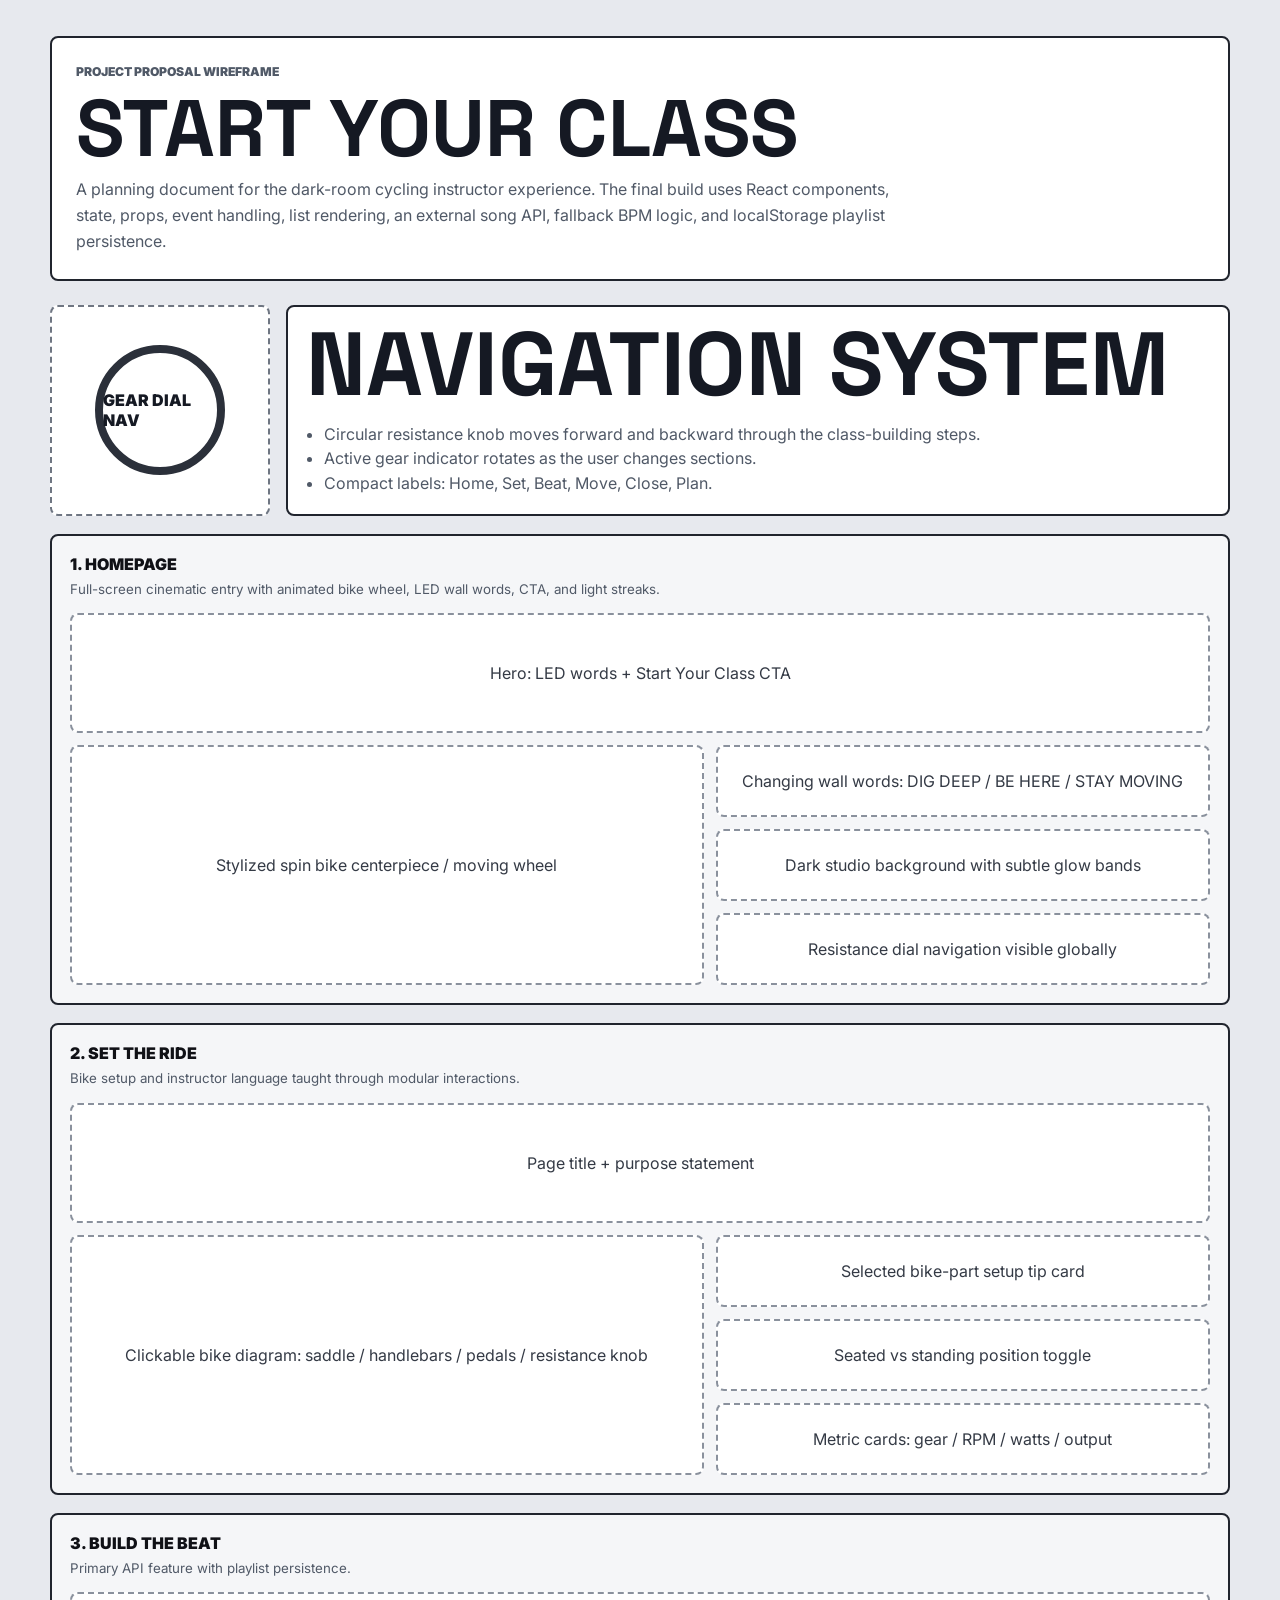
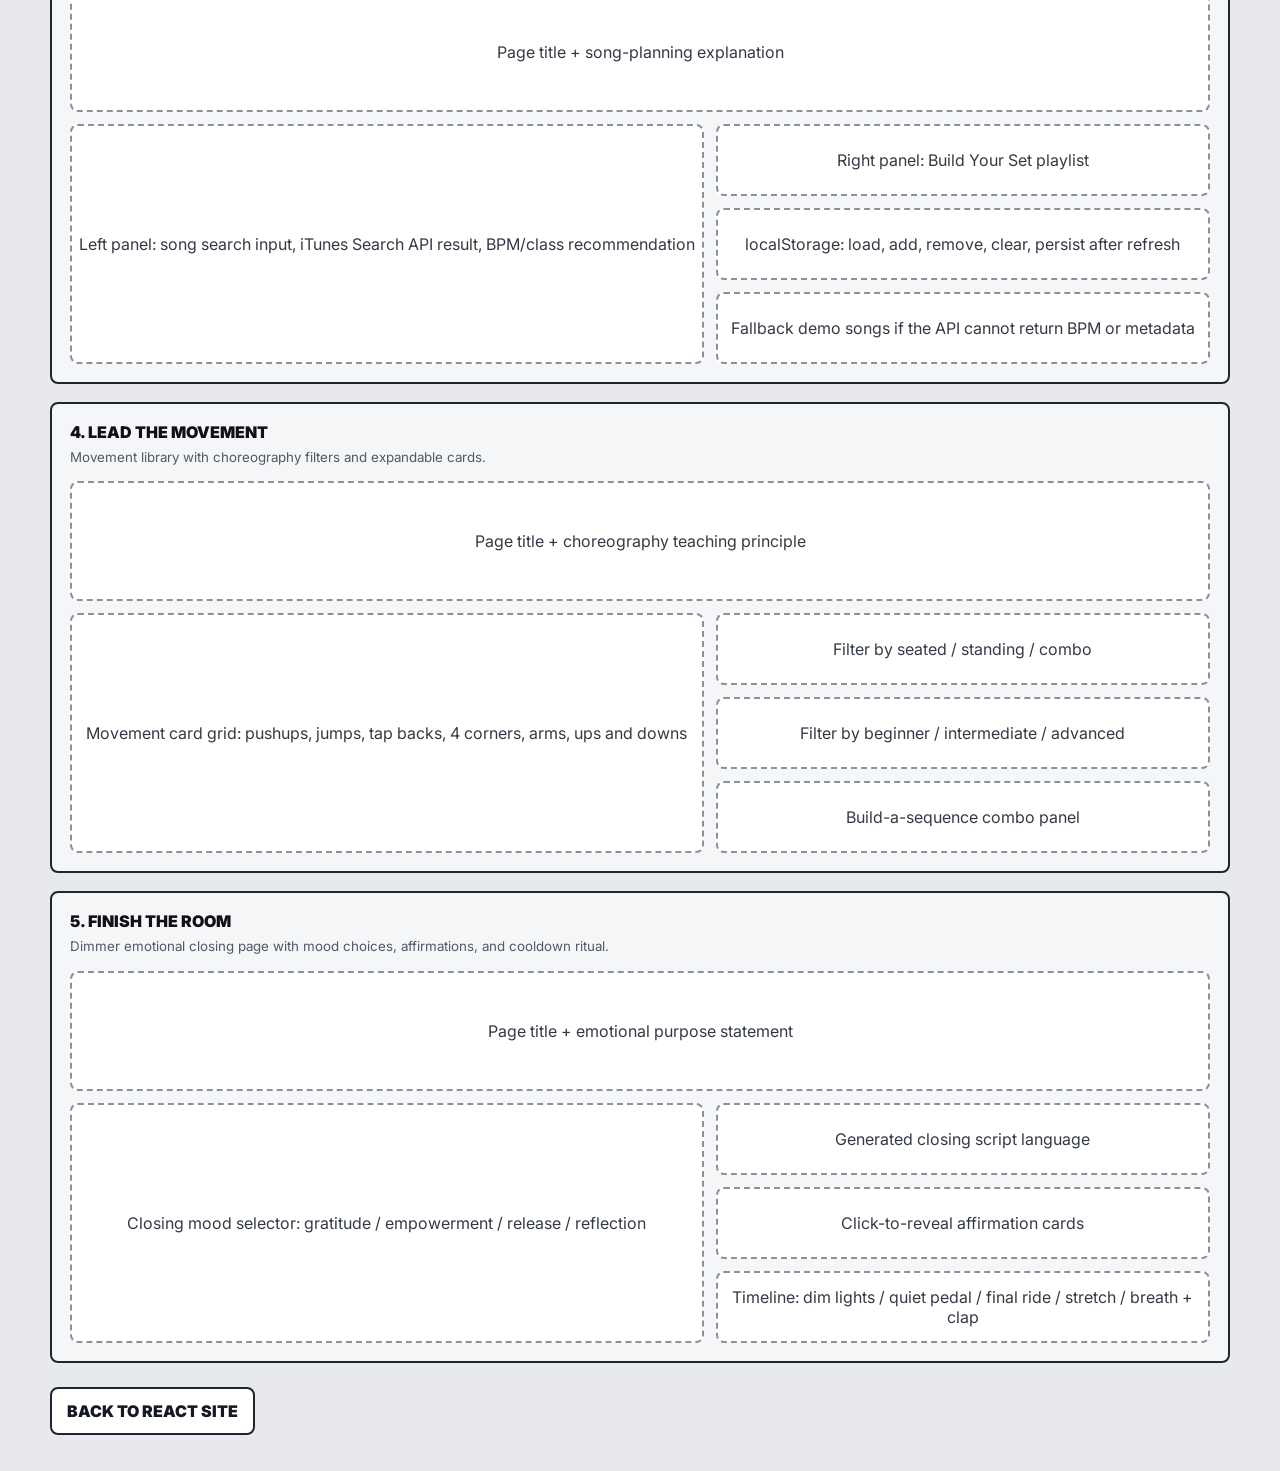
==== wireframe.html @ 4a05a414 "first part brainstorming and setup" ====
<!DOCTYPE html>
<html lang="en">
  <head>
    <meta charset="UTF-8" />
    <meta name="viewport" content="width=device-width, initial-scale=1.0" />
    <title>Start Your Class Wireframe</title>
    <link rel="preconnect" href="https://fonts.googleapis.com" />
    <link rel="preconnect" href="https://fonts.gstatic.com" crossorigin />
    <link
      href="https://fonts.googleapis.com/css2?family=Inter:wght@400;600;800;900&family=Space+Grotesk:wght@700&display=swap"
      rel="stylesheet"
    />
    <link rel="stylesheet" href="./styles.css" />
  </head>
  <body class="wireframe-page">
    <main class="wf-shell">
      <section class="wf-title">
        <p class="eyebrow">Project proposal wireframe</p>
        <h1>Start Your Class</h1>
        <p>
          A planning document for the dark-room cycling instructor experience. The final build uses
          React components, state, props, event handling, list rendering, an external song API,
          fallback BPM logic, and localStorage playlist persistence.
        </p>
      </section>

      <section class="wf-nav-note">
        <div class="dial-sketch">
          <span>Gear Dial Nav</span>
        </div>
        <article class="annotation">
          <h2>Navigation System</h2>
          <ul>
            <li>Circular resistance knob moves forward and backward through the class-building steps.</li>
            <li>Active gear indicator rotates as the user changes sections.</li>
            <li>Compact labels: Home, Set, Beat, Move, Close, Plan.</li>
          </ul>
        </article>
      </section>

      <section class="wf-grid">
        <article class="wf-frame">
          <header>
            <span>1. Homepage</span>
            <small>Full-screen cinematic entry with animated bike wheel, LED wall words, CTA, and light streaks.</small>
          </header>
          <div class="wf-hero-box">Hero: LED words + Start Your Class CTA</div>
          <div class="wf-row">
            <div class="wf-box tall">Stylized spin bike centerpiece / moving wheel</div>
            <div class="wf-stack">
              <div class="wf-box">Changing wall words: DIG DEEP / BE HERE / STAY MOVING</div>
              <div class="wf-box">Dark studio background with subtle glow bands</div>
              <div class="wf-box">Resistance dial navigation visible globally</div>
            </div>
          </div>
        </article>

        <article class="wf-frame">
          <header>
            <span>2. Set the Ride</span>
            <small>Bike setup and instructor language taught through modular interactions.</small>
          </header>
          <div class="wf-hero-box">Page title + purpose statement</div>
          <div class="wf-row">
            <div class="wf-box tall">Clickable bike diagram: saddle / handlebars / pedals / resistance knob</div>
            <div class="wf-stack">
              <div class="wf-box">Selected bike-part setup tip card</div>
              <div class="wf-box">Seated vs standing position toggle</div>
              <div class="wf-box">Metric cards: gear / RPM / watts / output</div>
            </div>
          </div>
        </article>

        <article class="wf-frame">
          <header>
            <span>3. Build the Beat</span>
            <small>Primary API feature with playlist persistence.</small>
          </header>
          <div class="wf-hero-box">Page title + song-planning explanation</div>
          <div class="wf-row">
            <div class="wf-box tall">Left panel: song search input, iTunes Search API result, BPM/class recommendation</div>
            <div class="wf-stack">
              <div class="wf-box">Right panel: Build Your Set playlist</div>
              <div class="wf-box">localStorage: load, add, remove, clear, persist after refresh</div>
              <div class="wf-box">Fallback demo songs if the API cannot return BPM or metadata</div>
            </div>
          </div>
        </article>

        <article class="wf-frame">
          <header>
            <span>4. Lead the Movement</span>
            <small>Movement library with choreography filters and expandable cards.</small>
          </header>
          <div class="wf-hero-box">Page title + choreography teaching principle</div>
          <div class="wf-row">
            <div class="wf-box tall">Movement card grid: pushups, jumps, tap backs, 4 corners, arms, ups and downs</div>
            <div class="wf-stack">
              <div class="wf-box">Filter by seated / standing / combo</div>
              <div class="wf-box">Filter by beginner / intermediate / advanced</div>
              <div class="wf-box">Build-a-sequence combo panel</div>
            </div>
          </div>
        </article>

        <article class="wf-frame">
          <header>
            <span>5. Finish the Room</span>
            <small>Dimmer emotional closing page with mood choices, affirmations, and cooldown ritual.</small>
          </header>
          <div class="wf-hero-box">Page title + emotional purpose statement</div>
          <div class="wf-row">
            <div class="wf-box tall">Closing mood selector: gratitude / empowerment / release / reflection</div>
            <div class="wf-stack">
              <div class="wf-box">Generated closing script language</div>
              <div class="wf-box">Click-to-reveal affirmation cards</div>
              <div class="wf-box">Timeline: dim lights / quiet pedal / final ride / stretch / breath + clap</div>
            </div>
          </div>
        </article>
      </section>

      <a class="back-link" href="./index.html">Back to React Site</a>
    </main>
  </body>
</html>
---- styles.css ----
:root {
  --black: #050507;
  --charcoal: #101116;
  --graphite: #171922;
  --line: rgba(255, 255, 255, 0.12);
  --muted: #a7acb8;
  --text: #f6f8ff;
  --blue: #00d4ff;
  --pink: #ff3b7f;
  --violet: #ad57ff;
  --green: #2df8a0;
  --acid: #d7ff38;
  --shadow: 0 24px 80px rgba(0, 0, 0, 0.5);
}

* {
  box-sizing: border-box;
}

html {
  scroll-behavior: smooth;
}

body {
  margin: 0;
  min-height: 100vh;
  background:
    radial-gradient(circle at 18% 12%, rgba(255, 59, 127, 0.13), transparent 24rem),
    radial-gradient(circle at 92% 20%, rgba(0, 212, 255, 0.12), transparent 28rem),
    linear-gradient(180deg, #030305, #0a0b0f 45%, #050507);
  color: var(--text);
  font-family: Inter, system-ui, -apple-system, BlinkMacSystemFont, "Segoe UI", sans-serif;
  letter-spacing: 0;
  overflow-x: hidden;
}

button,
input {
  font: inherit;
  letter-spacing: 0;
}

button {
  cursor: pointer;
}

button:disabled {
  cursor: not-allowed;
  opacity: 0.55;
}

.app-shell {
  position: relative;
  min-height: 100vh;
  isolation: isolate;
}

.atmosphere {
  pointer-events: none;
  position: fixed;
  inset: 0;
  z-index: -1;
  overflow: hidden;
}

.light-band {
  position: absolute;
  width: 120vw;
  height: 1px;
  left: -10vw;
  background: linear-gradient(90deg, transparent, rgba(0, 212, 255, 0.48), rgba(255, 59, 127, 0.28), transparent);
  box-shadow: 0 0 26px rgba(0, 212, 255, 0.32);
  animation: sweep 8s linear infinite;
}

.band-one {
  top: 22%;
}

.band-two {
  top: 72%;
  animation-delay: -4s;
  background: linear-gradient(90deg, transparent, rgba(45, 248, 160, 0.38), rgba(173, 87, 255, 0.25), transparent);
}

.scan-line {
  position: absolute;
  inset: 0;
  background-image: linear-gradient(rgba(255, 255, 255, 0.035) 1px, transparent 1px);
  background-size: 100% 9px;
  opacity: 0.22;
}

@keyframes sweep {
  0% {
    transform: translateX(-12%) rotate(-5deg);
    opacity: 0.2;
  }
  50% {
    opacity: 0.75;
  }
  100% {
    transform: translateX(12%) rotate(-5deg);
    opacity: 0.2;
  }
}

.gear-nav {
  position: fixed;
  top: 18px;
  left: 50%;
  z-index: 30;
  display: grid;
  grid-template-columns: auto auto 1fr;
  align-items: center;
  gap: 16px;
  width: min(1160px, calc(100% - 28px));
  transform: translateX(-50%);
  padding: 10px 12px;
  border: 1px solid var(--line);
  border-radius: 8px;
  background: rgba(5, 5, 7, 0.78);
  box-shadow: 0 18px 60px rgba(0, 0, 0, 0.45);
  backdrop-filter: blur(20px);
}

.brand-mark {
  display: grid;
  gap: 0;
  padding: 8px 12px;
  color: var(--text);
  text-align: left;
  text-transform: uppercase;
  background: transparent;
  border: 0;
}

.brand-mark span {
  color: var(--green);
  font-size: 0.72rem;
  font-weight: 800;
}

.brand-mark strong {
  font-family: "Space Grotesk", Inter, sans-serif;
  font-size: 1rem;
}

.gear-dial-wrap {
  display: flex;
  align-items: center;
  gap: 8px;
}

.dial-step {
  width: 30px;
  height: 30px;
  border: 1px solid var(--line);
  border-radius: 8px;
  color: var(--text);
  background: rgba(255, 255, 255, 0.05);
}

.gear-dial {
  position: relative;
  display: grid;
  width: 68px;
  height: 68px;
  place-items: center;
  border: 1px solid rgba(255, 255, 255, 0.18);
  border-radius: 50%;
  color: var(--text);
  background:
    radial-gradient(circle at 50% 45%, #252733, #08090d 68%),
    conic-gradient(from 20deg, rgba(0, 212, 255, 0.6), rgba(255, 59, 127, 0.4), rgba(45, 248, 160, 0.45), rgba(0, 212, 255, 0.6));
  box-shadow: inset 0 0 18px rgba(255, 255, 255, 0.08), 0 0 26px rgba(0, 212, 255, 0.16);
}

.dial-indicator {
  position: absolute;
  inset: 7px;
  border-radius: 50%;
  transition: transform 450ms ease;
}

.dial-indicator::before {
  content: "";
  position: absolute;
  top: -2px;
  left: 50%;
  width: 8px;
  height: 16px;
  transform: translateX(-50%);
  border-radius: 8px;
  background: var(--acid);
  box-shadow: 0 0 16px var(--acid);
}

.dial-core {
  display: grid;
  place-items: center;
  width: 44px;
  height: 44px;
  border-radius: 50%;
  background: #090a0f;
}

.dial-core small {
  color: var(--muted);
  font-size: 0.58rem;
  text-transform: uppercase;
}

.dial-core strong {
  font-size: 0.86rem;
}

.gear-links {
  display: flex;
  justify-content: flex-end;
  gap: 8px;
  overflow-x: auto;
}

.gear-links button {
  flex: 0 0 auto;
  padding: 9px 12px;
  border: 1px solid transparent;
  border-radius: 8px;
  color: var(--muted);
  text-transform: uppercase;
  background: transparent;
}

.gear-links button span {
  display: block;
  color: var(--blue);
  font-size: 0.62rem;
  font-weight: 900;
}

.gear-links button.active {
  border-color: rgba(0, 212, 255, 0.45);
  color: var(--text);
  background: rgba(0, 212, 255, 0.1);
  box-shadow: inset 0 0 18px rgba(0, 212, 255, 0.08);
}

main {
  min-height: 100vh;
}

.section-screen {
  min-height: 100vh;
  padding: 128px max(22px, 6vw) 56px;
}

.hero {
  display: grid;
  grid-template-columns: minmax(300px, 0.85fr) minmax(340px, 1.15fr);
  align-items: center;
  gap: 48px;
}

.hero-copy {
  max-width: 660px;
}

.eyebrow {
  margin: 0 0 12px;
  color: var(--green);
  font-size: 0.76rem;
  font-weight: 900;
  text-transform: uppercase;
}

h1,
h2,
h3,
p {
  margin-top: 0;
}

h1,
h2 {
  font-family: "Space Grotesk", Inter, sans-serif;
  text-transform: uppercase;
}

h1 {
  margin-bottom: 18px;
  font-size: clamp(3.2rem, 10vw, 7.8rem);
  line-height: 0.82;
}

h2 {
  margin-bottom: 18px;
  font-size: clamp(2.5rem, 7vw, 6.6rem);
  line-height: 0.88;
}

h3 {
  font-size: clamp(1.35rem, 3vw, 2rem);
  line-height: 1.05;
}

p {
  color: var(--muted);
  line-height: 1.65;
}

.word-wall {
  display: inline-grid;
  min-width: min(520px, 100%);
  margin-bottom: 16px;
  padding: 14px 18px;
  border: 1px solid rgba(255, 255, 255, 0.13);
  border-radius: 8px;
  background: rgba(255, 255, 255, 0.035);
}

.word-wall span {
  color: var(--text);
  font-family: "Space Grotesk", Inter, sans-serif;
  font-size: clamp(1.5rem, 5vw, 4rem);
  font-weight: 900;
  line-height: 1;
  text-transform: uppercase;
  text-shadow: 0 0 16px var(--blue), 0 0 34px var(--pink);
  animation: neonTone 6s ease-in-out infinite;
}

@keyframes neonTone {
  0%,
  100% {
    color: #f9fbff;
    text-shadow: 0 0 16px var(--blue), 0 0 32px rgba(0, 212, 255, 0.4);
  }
  33% {
    color: #fff3fb;
    text-shadow: 0 0 14px var(--pink), 0 0 34px rgba(255, 59, 127, 0.5);
  }
  66% {
    color: #f7ffe8;
    text-shadow: 0 0 14px var(--green), 0 0 34px rgba(45, 248, 160, 0.4);
  }
}

.primary-cta,
.secondary-cta {
  border: 1px solid rgba(255, 255, 255, 0.16);
  border-radius: 8px;
  color: var(--black);
  font-weight: 900;
  text-transform: uppercase;
  background: linear-gradient(90deg, var(--green), var(--blue));
  box-shadow: 0 0 28px rgba(0, 212, 255, 0.22);
}

.primary-cta {
  margin-top: 20px;
  padding: 15px 20px;
}

.secondary-cta {
  padding: 12px 15px;
}

.hero-stage {
  position: relative;
  min-height: 580px;
  overflow: hidden;
  border: 1px solid var(--line);
  border-radius: 8px;
  background:
    linear-gradient(180deg, rgba(255, 255, 255, 0.04), transparent 26%),
    radial-gradient(circle at 55% 42%, rgba(0, 212, 255, 0.16), transparent 20rem),
    #08090d;
  box-shadow: var(--shadow);
}

.hero-stage::before {
  content: "";
  position: absolute;
  inset: 0;
  background:
    linear-gradient(90deg, rgba(255, 255, 255, 0.05) 1px, transparent 1px),
    linear-gradient(rgba(255, 255, 255, 0.035) 1px, transparent 1px);
  background-size: 54px 54px;
  mask-image: linear-gradient(to bottom, rgba(0, 0, 0, 0.9), transparent 75%);
}

.led-wall {
  position: absolute;
  top: 54px;
  left: 48px;
  right: 48px;
  display: grid;
  grid-template-columns: repeat(2, minmax(0, 1fr));
  gap: 14px;
  color: rgba(255, 255, 255, 0.12);
  font-family: "Space Grotesk", Inter, sans-serif;
  font-size: clamp(1.8rem, 5vw, 4.5rem);
  font-weight: 900;
  line-height: 0.9;
  text-transform: uppercase;
}

.led-wall span:nth-child(1) {
  color: rgba(0, 212, 255, 0.52);
}

.led-wall span:nth-child(2) {
  color: rgba(255, 59, 127, 0.44);
}

.led-wall span:nth-child(3) {
  color: rgba(45, 248, 160, 0.42);
}

.led-wall span:nth-child(4) {
  color: rgba(215, 255, 56, 0.36);
}

.bike-silhouette {
  position: absolute;
  right: -22px;
  bottom: 58px;
  width: min(760px, 112%);
  overflow: visible;
}

.bike-silhouette circle,
.bike-silhouette line,
.bike-silhouette path {
  fill: none;
  stroke: rgba(246, 248, 255, 0.9);
  stroke-linecap: round;
  stroke-linejoin: round;
  stroke-width: 12;
}

.bike-silhouette .wheel {
  transform-box: fill-box;
  transform-origin: center;
  animation: spinWheel 4s linear infinite;
}

.bike-silhouette .wheel circle {
  stroke: rgba(0, 212, 255, 0.78);
}

.bike-silhouette .wheel line {
  stroke: rgba(255, 255, 255, 0.26);
  stroke-width: 5;
}

.bike-silhouette .pedal {
  stroke: var(--acid);
  animation: pedalPulse 1.2s ease-in-out infinite;
}

.studio-floor {
  position: absolute;
  right: -10%;
  bottom: -68px;
  left: -10%;
  height: 180px;
  transform: perspective(360px) rotateX(62deg);
  background:
    linear-gradient(90deg, transparent, rgba(0, 212, 255, 0.25), transparent),
    repeating-linear-gradient(90deg, transparent 0 58px, rgba(255, 255, 255, 0.08) 59px 60px);
}

@keyframes spinWheel {
  to {
    transform: rotate(360deg);
  }
}

@keyframes pedalPulse {
  0%,
  100% {
    opacity: 0.55;
  }
  50% {
    opacity: 1;
  }
}

.content-page {
  width: min(1180px, calc(100% - 36px));
  margin: 0 auto;
  padding: 134px 0 80px;
}

.section-header {
  max-width: 860px;
  margin-bottom: 42px;
}

.section-header p:not(.eyebrow) {
  max-width: 780px;
  font-size: 1.05rem;
}

.bike-lab,
.split-band,
.beat-layout,
.movement-layout,
.finish-layout {
  display: grid;
  gap: 22px;
}

.bike-lab {
  grid-template-columns: minmax(0, 1.35fr) minmax(280px, 0.65fr);
  align-items: stretch;
}

.bike-diagram,
.part-panel,
.form-panel,
.posture-demo,
.song-search-panel,
.playlist-panel,
.combo-builder,
.closing-script,
.mood-selector {
  border: 1px solid var(--line);
  border-radius: 8px;
  background: rgba(255, 255, 255, 0.045);
  box-shadow: var(--shadow);
}

.bike-diagram {
  min-height: 450px;
  padding: 22px;
  background:
    radial-gradient(circle at 50% 45%, rgba(0, 212, 255, 0.12), transparent 22rem),
    rgba(255, 255, 255, 0.035);
}

.bike-diagram svg {
  width: 100%;
  height: 100%;
  min-height: 400px;
}

.diagram-bike circle,
.diagram-bike path {
  fill: none;
  stroke: rgba(255, 255, 255, 0.38);
  stroke-width: 11;
  stroke-linecap: round;
  stroke-linejoin: round;
}

.hotspot {
  fill: rgba(0, 212, 255, 0.18);
  stroke: var(--blue);
  stroke-width: 4;
  transition: 220ms ease;
  cursor: pointer;
}

.hotspot:hover,
.hotspot.active {
  fill: rgba(255, 59, 127, 0.35);
  stroke: var(--pink);
  filter: drop-shadow(0 0 12px rgba(255, 59, 127, 0.8));
}

.bike-diagram text {
  fill: var(--text);
  font-size: 22px;
  font-weight: 800;
  text-anchor: middle;
  text-transform: uppercase;
}

.part-panel,
.form-panel {
  padding: 28px;
}

.setup-steps {
  display: grid;
  gap: 10px;
  margin-top: 24px;
}

.setup-steps span {
  padding: 12px 14px;
  border-left: 3px solid var(--green);
  color: var(--text);
  background: rgba(255, 255, 255, 0.05);
}

.split-band {
  grid-template-columns: minmax(0, 0.8fr) minmax(300px, 1.2fr);
  margin-top: 24px;
}

.position-toggle,
.filter-group {
  display: flex;
  flex-wrap: wrap;
  gap: 10px;
  margin-top: 20px;
}

.position-toggle button,
.filter-group button,
.seed-row button {
  padding: 10px 13px;
  border: 1px solid var(--line);
  border-radius: 8px;
  color: var(--text);
  text-transform: uppercase;
  background: rgba(255, 255, 255, 0.04);
}

.position-toggle button.active,
.filter-group button.active {
  border-color: var(--green);
  color: var(--black);
  background: var(--green);
}

.posture-demo {
  position: relative;
  min-height: 320px;
  overflow: hidden;
  background:
    radial-gradient(circle at 48% 48%, rgba(255, 59, 127, 0.18), transparent 16rem),
    linear-gradient(180deg, rgba(255, 255, 255, 0.04), rgba(255, 255, 255, 0.02));
}

.posture-demo span {
  position: absolute;
  display: block;
  border-radius: 999px;
  background: var(--text);
  box-shadow: 0 0 18px rgba(255, 255, 255, 0.25);
  transition: 420ms ease;
}

.rider-head {
  width: 34px;
  height: 34px;
  left: 48%;
  top: 66px;
}

.rider-torso {
  width: 18px;
  height: 102px;
  left: 50%;
  top: 108px;
  transform: rotate(-18deg);
  transform-origin: top;
}

.rider-arm {
  width: 104px;
  height: 12px;
  top: 137px;
  left: 51%;
  transform: rotate(18deg);
}

.arm-two {
  top: 158px;
  transform: rotate(10deg);
}

.rider-leg {
  width: 124px;
  height: 13px;
  left: 43%;
  top: 212px;
  transform: rotate(28deg);
  background: var(--blue) !important;
}

.leg-two {
  top: 222px;
  left: 48%;
  transform: rotate(122deg);
  background: var(--pink) !important;
}

.demo-bike {
  width: 56%;
  height: 68px;
  left: 24%;
  bottom: 66px;
  border: 6px solid rgba(255, 255, 255, 0.28);
  background: transparent !important;
}

.posture-demo.standing .rider-head {
  top: 38px;
  left: 54%;
}

.posture-demo.standing .rider-torso {
  top: 80px;
  left: 55%;
  transform: rotate(12deg);
}

.posture-demo.standing .rider-arm {
  top: 115px;
  left: 55%;
}

.posture-demo.standing .arm-two {
  top: 136px;
}

.posture-demo.standing .rider-leg {
  top: 206px;
  left: 48%;
  transform: rotate(72deg);
}

.posture-demo.standing .leg-two {
  top: 200px;
  left: 41%;
  transform: rotate(118deg);
}

.metric-grid {
  display: grid;
  grid-template-columns: repeat(4, minmax(0, 1fr));
  gap: 16px;
  margin-top: 24px;
}

.metric-card,
.movement-card,
.affirmation-grid button {
  border: 1px solid var(--line);
  border-radius: 8px;
  background: rgba(255, 255, 255, 0.045);
}

.metric-card {
  min-height: 220px;
  padding: 22px;
  overflow: hidden;
  position: relative;
}

.metric-card::before {
  content: "";
  position: absolute;
  top: -45px;
  right: -42px;
  width: 116px;
  height: 116px;
  border: 1px solid rgba(0, 212, 255, 0.45);
  border-radius: 50%;
  box-shadow: inset 0 0 30px rgba(0, 212, 255, 0.12);
}

.metric-card span {
  color: var(--green);
  font-size: 0.82rem;
  font-weight: 900;
  text-transform: uppercase;
}

.metric-card strong {
  display: block;
  margin: 18px 0 10px;
  font-family: "Space Grotesk", Inter, sans-serif;
  font-size: clamp(1.35rem, 3vw, 2.4rem);
  text-transform: uppercase;
}

.language-strip {
  margin-top: 24px;
  padding: 26px;
  border: 1px solid var(--line);
  border-radius: 8px;
  background: linear-gradient(90deg, rgba(0, 212, 255, 0.08), rgba(255, 59, 127, 0.08));
}

.language-strip div {
  display: flex;
  flex-wrap: wrap;
  gap: 10px;
}

.language-strip span,
.song-stats span,
.ending-songs span,
.ritual-timeline span {
  display: inline-flex;
  align-items: center;
  min-height: 36px;
  padding: 8px 12px;
  border: 1px solid var(--line);
  border-radius: 999px;
  color: var(--text);
  background: rgba(0, 0, 0, 0.25);
}

.beat-layout {
  grid-template-columns: minmax(0, 1fr) minmax(320px, 0.78fr);
  align-items: start;
}

.song-search-panel,
.playlist-panel,
.combo-builder,
.mood-selector,
.closing-script {
  padding: 26px;
}

.song-search-form label {
  display: block;
  margin-bottom: 12px;
  color: var(--text);
  font-weight: 800;
  text-transform: uppercase;
}

.song-search-form div {
  display: grid;
  grid-template-columns: 1fr auto;
  gap: 10px;
}

.song-search-form input {
  min-width: 0;
  padding: 15px 14px;
  border: 1px solid var(--line);
  border-radius: 8px;
  color: var(--text);
  background: rgba(0, 0, 0, 0.38);
  outline: 0;
}

.song-search-form input:focus {
  border-color: var(--blue);
  box-shadow: 0 0 0 3px rgba(0, 212, 255, 0.12);
}

.song-search-form button,
.panel-heading button,
.playlist-item button,
.movement-detail button,
.combo-builder button,
.mood-selector button {
  padding: 12px 14px;
  border: 1px solid var(--line);
  border-radius: 8px;
  color: var(--text);
  background: rgba(255, 255, 255, 0.06);
}

.soft-alert {
  margin: 14px 0 0;
  color: var(--acid);
}

.song-result-card {
  display: grid;
  grid-template-columns: 190px 1fr;
  gap: 22px;
  margin-top: 24px;
  padding: 18px;
  border: 1px solid rgba(0, 212, 255, 0.22);
  border-radius: 8px;
  background: rgba(0, 0, 0, 0.24);
}

.song-result-card img {
  width: 100%;
  aspect-ratio: 1;
  object-fit: cover;
  border-radius: 8px;
  border: 1px solid var(--line);
  box-shadow: 0 0 26px rgba(0, 212, 255, 0.16);
}

.song-stats {
  display: flex;
  flex-wrap: wrap;
  gap: 8px;
  margin: 16px 0;
}

.seed-row {
  display: flex;
  flex-wrap: wrap;
  gap: 10px;
  margin-top: 20px;
}

.panel-heading {
  display: flex;
  align-items: start;
  justify-content: space-between;
  gap: 16px;
}

.playlist-meter {
  height: 8px;
  overflow: hidden;
  margin: 10px 0 12px;
  border-radius: 999px;
  background: rgba(255, 255, 255, 0.09);
}

.playlist-meter span {
  display: block;
  height: 100%;
  border-radius: inherit;
  background: linear-gradient(90deg, var(--pink), var(--green));
  transition: width 300ms ease;
}

.playlist-summary {
  min-height: 52px;
}

.playlist-list {
  display: grid;
  gap: 12px;
}

.playlist-item {
  display: grid;
  grid-template-columns: 58px 1fr auto;
  gap: 12px;
  align-items: center;
  padding: 12px;
  border: 1px solid var(--line);
  border-radius: 8px;
  background: rgba(255, 255, 255, 0.04);
}

.playlist-item img {
  width: 58px;
  height: 58px;
  object-fit: cover;
  border-radius: 8px;
}

.playlist-item strong,
.playlist-item span,
.playlist-item small {
  display: block;
}

.playlist-item span,
.playlist-item small {
  color: var(--muted);
}

.movement-controls {
  display: flex;
  flex-wrap: wrap;
  gap: 16px;
  margin-bottom: 22px;
}

.filter-group {
  align-items: center;
  margin-top: 0;
  padding: 12px;
  border: 1px solid var(--line);
  border-radius: 8px;
  background: rgba(255, 255, 255, 0.035);
}

.filter-group span {
  color: var(--green);
  font-weight: 900;
  text-transform: uppercase;
}

.movement-layout {
  grid-template-columns: minmax(0, 1fr) 320px;
  align-items: start;
}

.movement-grid {
  display: grid;
  grid-template-columns: repeat(2, minmax(0, 1fr));
  gap: 16px;
}

.movement-card {
  overflow: hidden;
}

.movement-main {
  position: relative;
  display: grid;
  gap: 12px;
  width: 100%;
  min-height: 250px;
  padding: 22px;
  border: 0;
  color: var(--text);
  text-align: left;
  background: transparent;
}

.move-position {
  width: fit-content;
  padding: 7px 10px;
  border-radius: 999px;
  color: var(--black);
  font-size: 0.74rem;
  font-weight: 900;
  text-transform: uppercase;
  background: var(--green);
}

.move-position.standing {
  background: var(--blue);
}

.move-position.combo {
  background: var(--pink);
}

.motion-lines {
  position: absolute;
  right: 18px;
  top: 18px;
  display: grid;
  gap: 9px;
}

.motion-lines span {
  display: block;
  width: 88px;
  height: 2px;
  background: linear-gradient(90deg, transparent, var(--blue));
  animation: lineTravel 1.8s ease-in-out infinite;
}

.motion-lines span:nth-child(2) {
  width: 62px;
  animation-delay: -0.4s;
}

.motion-lines span:nth-child(3) {
  width: 104px;
  animation-delay: -0.8s;
}

@keyframes lineTravel {
  0%,
  100% {
    transform: translateX(0);
    opacity: 0.28;
  }
  50% {
    transform: translateX(-20px);
    opacity: 0.95;
  }
}

.movement-main small {
  color: var(--acid);
  text-transform: uppercase;
}

.movement-detail {
  display: grid;
  gap: 10px;
  padding: 0 22px 22px;
}

.movement-detail p {
  margin-bottom: 0;
}

.combo-builder {
  position: sticky;
  top: 124px;
}

.combo-track {
  display: grid;
  gap: 10px;
  min-height: 260px;
  margin: 20px 0;
}

.combo-track button {
  display: flex;
  align-items: center;
  gap: 10px;
  text-align: left;
}

.combo-track span {
  display: grid;
  width: 30px;
  height: 30px;
  place-items: center;
  border-radius: 50%;
  color: var(--black);
  background: var(--acid);
}

.finish-page {
  max-width: 1080px;
}

.page-finish {
  background:
    radial-gradient(circle at 50% 10%, rgba(215, 255, 56, 0.08), transparent 24rem),
    linear-gradient(180deg, #020203, #060607 70%);
}

.finish-layout {
  grid-template-columns: 340px minmax(0, 1fr);
  align-items: stretch;
}

.mood-selector {
  display: grid;
  gap: 12px;
}

.mood-selector button {
  display: grid;
  gap: 8px;
  text-align: left;
}

.mood-selector button.active {
  border-color: rgba(215, 255, 56, 0.7);
  background: rgba(215, 255, 56, 0.12);
}

.mood-selector button strong {
  color: var(--text);
  text-transform: uppercase;
}

.mood-selector button span {
  color: var(--muted);
  font-size: 0.88rem;
}

.closing-script {
  display: grid;
  align-content: center;
  min-height: 420px;
  background:
    radial-gradient(circle at 70% 35%, rgba(215, 255, 56, 0.11), transparent 18rem),
    rgba(255, 255, 255, 0.035);
}

.closing-script h3 {
  max-width: 760px;
  font-size: clamp(2rem, 5vw, 4rem);
  line-height: 1;
}

.ending-songs {
  display: flex;
  flex-wrap: wrap;
  gap: 10px;
  margin-top: 18px;
}

.affirmation-grid {
  display: grid;
  grid-template-columns: repeat(4, minmax(0, 1fr));
  gap: 16px;
  margin-top: 24px;
}

.affirmation-grid button {
  display: grid;
  min-height: 180px;
  place-items: center;
  padding: 20px;
  color: var(--text);
  text-align: center;
  background:
    linear-gradient(180deg, rgba(255, 255, 255, 0.035), rgba(0, 0, 0, 0.24)),
    rgba(255, 255, 255, 0.04);
  transition: 250ms ease;
}

.affirmation-grid button.revealed {
  border-color: rgba(215, 255, 56, 0.6);
  box-shadow: 0 0 34px rgba(215, 255, 56, 0.12);
}

.affirmation-grid span {
  line-height: 1.5;
}

.ritual-timeline {
  display: flex;
  flex-wrap: wrap;
  gap: 12px;
  justify-content: center;
  margin-top: 28px;
  padding: 20px;
  border: 1px solid var(--line);
  border-radius: 8px;
  background: rgba(255, 255, 255, 0.035);
}

.wireframe-route {
  width: min(1250px, calc(100% - 36px));
}

.wireframe-doc {
  display: grid;
  gap: 18px;
}

.wf-frame,
.wireframe-page .wf-frame {
  padding: 18px;
  border: 2px solid #20242d;
  border-radius: 8px;
  color: #161922;
  background: #f5f6f8;
}

.wf-frame header {
  display: grid;
  gap: 6px;
  margin-bottom: 14px;
}

.wf-frame header span {
  color: #101116;
  font-weight: 900;
  text-transform: uppercase;
}

.wf-frame header small {
  color: #505967;
  line-height: 1.45;
}

.wf-hero-box,
.wf-box {
  display: grid;
  min-height: 70px;
  place-items: center;
  border: 2px dashed #8a919d;
  border-radius: 8px;
  color: #343a45;
  background: #fff;
  text-align: center;
}

.wf-hero-box {
  min-height: 120px;
  margin-bottom: 12px;
}

.wf-row {
  display: grid;
  grid-template-columns: 1fr 0.78fr;
  gap: 12px;
}

.wf-stack {
  display: grid;
  gap: 12px;
}

.wf-box.tall {
  min-height: 240px;
}

.wireframe-page {
  min-height: 100vh;
  padding: 36px;
  background: #e7e9ee;
  color: #151923;
  font-family: Inter, system-ui, sans-serif;
}

.wireframe-page .wf-shell {
  width: min(1180px, 100%);
  margin: 0 auto;
}

.wireframe-page h1,
.wireframe-page h2,
.wireframe-page h3,
.wireframe-page p {
  color: #151923;
}

.wireframe-page .wf-title {
  display: grid;
  gap: 10px;
  margin-bottom: 24px;
  padding: 24px;
  border: 2px solid #20242d;
  border-radius: 8px;
  background: #fff;
}

.wireframe-page .wf-title h1 {
  margin: 0;
  font-size: clamp(2.4rem, 7vw, 5rem);
  line-height: 0.92;
}

.wireframe-page .wf-title p {
  max-width: 820px;
  margin: 0;
  color: #505967;
}

.wireframe-page .wf-nav-note {
  display: grid;
  grid-template-columns: 220px 1fr;
  gap: 16px;
  margin-bottom: 18px;
}

.wireframe-page .dial-sketch {
  display: grid;
  min-height: 180px;
  place-items: center;
  border: 2px dashed #6f7682;
  border-radius: 8px;
  background: #fff;
}

.wireframe-page .dial-sketch span {
  display: grid;
  width: 130px;
  height: 130px;
  place-items: center;
  border: 8px solid #2b303a;
  border-radius: 50%;
  font-weight: 900;
  text-transform: uppercase;
}

.wireframe-page .annotation {
  padding: 18px;
  border: 2px solid #20242d;
  border-radius: 8px;
  background: #fff;
}

.wireframe-page .annotation ul {
  margin: 12px 0 0;
  padding-left: 18px;
  color: #505967;
  line-height: 1.55;
}

.wireframe-page .wf-grid {
  display: grid;
  gap: 18px;
}

.wireframe-page .back-link {
  display: inline-flex;
  margin-top: 24px;
  padding: 12px 15px;
  border: 2px solid #20242d;
  border-radius: 8px;
  color: #151923;
  font-weight: 900;
  text-decoration: none;
  text-transform: uppercase;
  background: #fff;
}

@media (max-width: 980px) {
  .gear-nav {
    grid-template-columns: 1fr auto;
  }

  .gear-links {
    grid-column: 1 / -1;
    justify-content: flex-start;
  }

  .hero,
  .bike-lab,
  .split-band,
  .beat-layout,
  .movement-layout,
  .finish-layout,
  .wireframe-page .wf-nav-note {
    grid-template-columns: 1fr;
  }

  .hero-stage {
    min-height: 460px;
  }

  .metric-grid,
  .affirmation-grid {
    grid-template-columns: repeat(2, minmax(0, 1fr));
  }

  .combo-builder {
    position: static;
  }
}

@media (max-width: 720px) {
  .section-screen,
  .content-page {
    width: min(100% - 28px, 1180px);
    padding-top: 184px;
  }

  .hero {
    padding-top: 184px;
  }

  .gear-nav {
    top: 10px;
  }

  .brand-mark {
    padding: 6px;
  }

  .gear-links button {
    padding: 8px 10px;
    font-size: 0.82rem;
  }

  .hero-stage {
    min-height: 390px;
  }

  .led-wall {
    left: 18px;
    right: 18px;
    top: 34px;
    gap: 8px;
  }

  .bike-silhouette {
    width: 128%;
  }

  .metric-grid,
  .movement-grid,
  .affirmation-grid,
  .song-result-card,
  .playlist-item,
  .wf-row {
    grid-template-columns: 1fr;
  }

  .song-result-card img {
    max-width: 260px;
  }

  .song-search-form div {
    grid-template-columns: 1fr;
  }

  .playlist-item button {
    width: fit-content;
  }

  h1 {
    font-size: clamp(2.6rem, 18vw, 4.8rem);
  }

  h2 {
    font-size: clamp(2.2rem, 15vw, 4rem);
  }
}
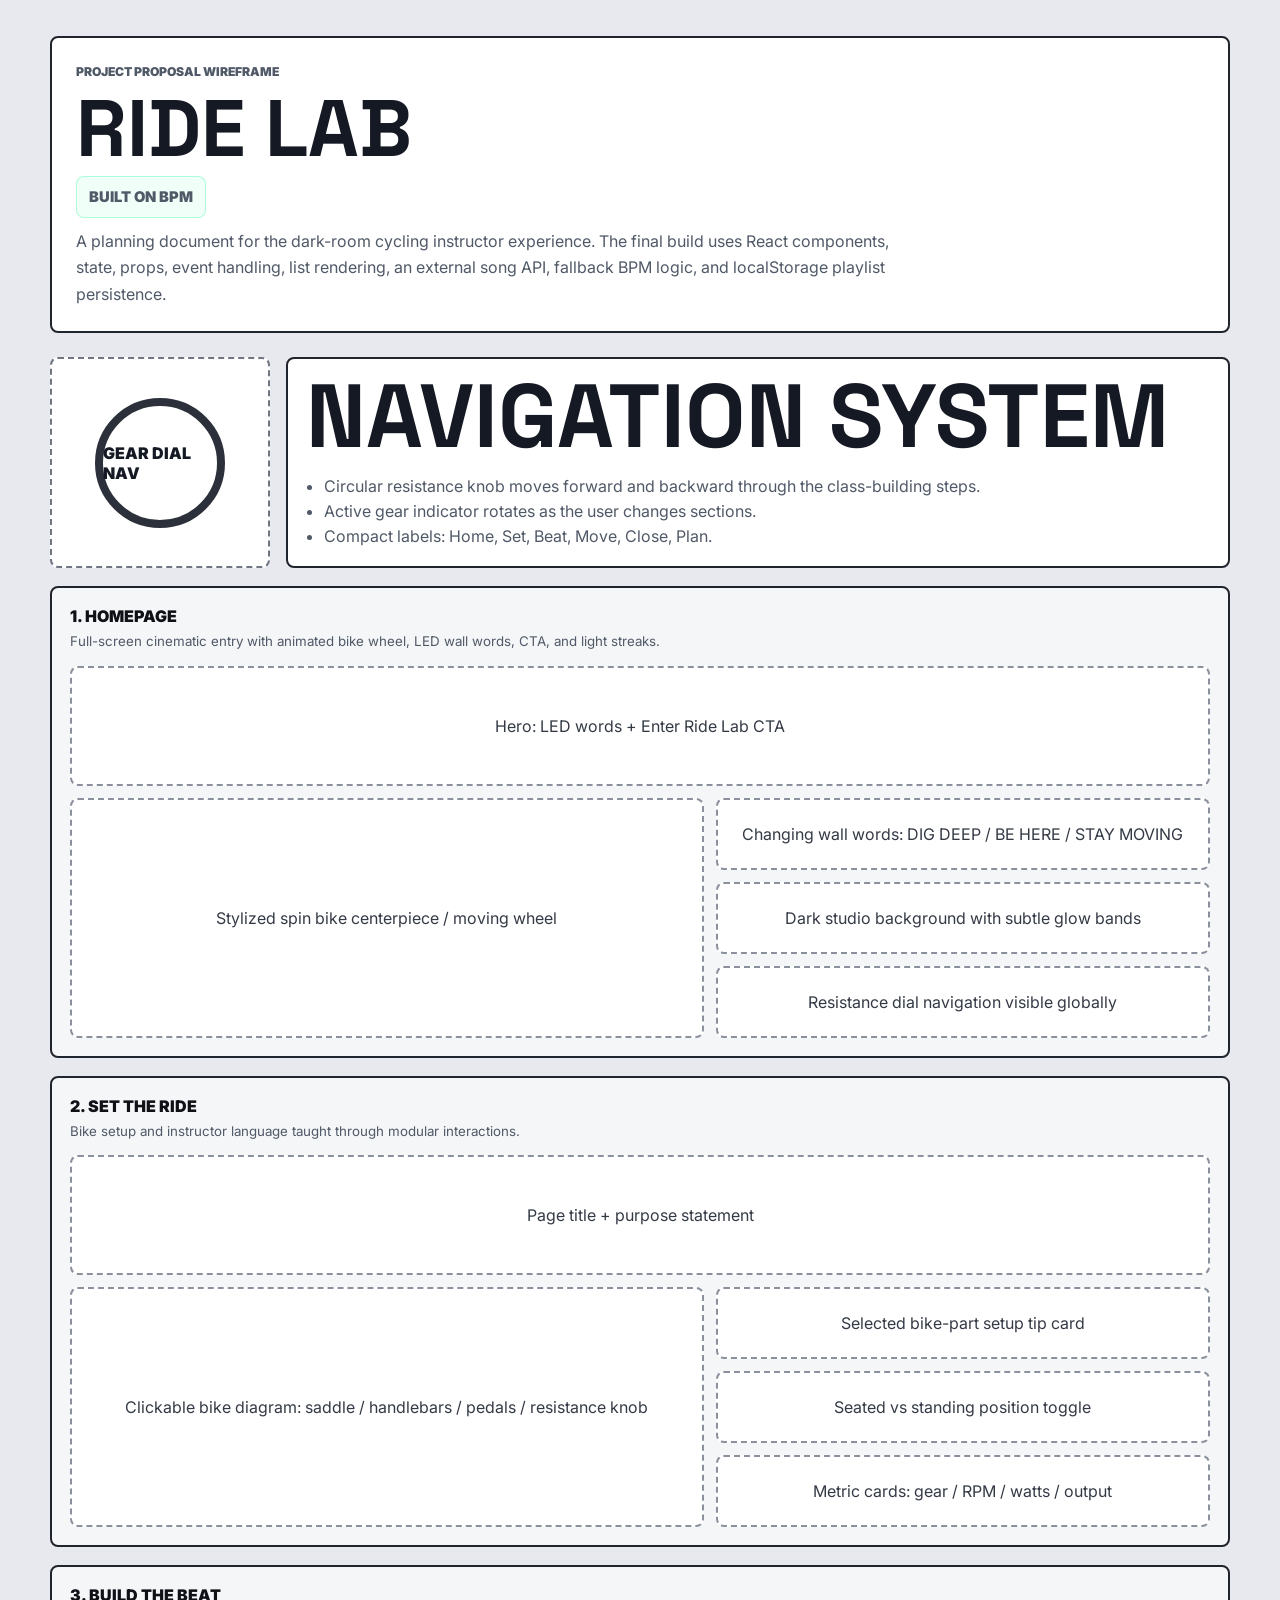
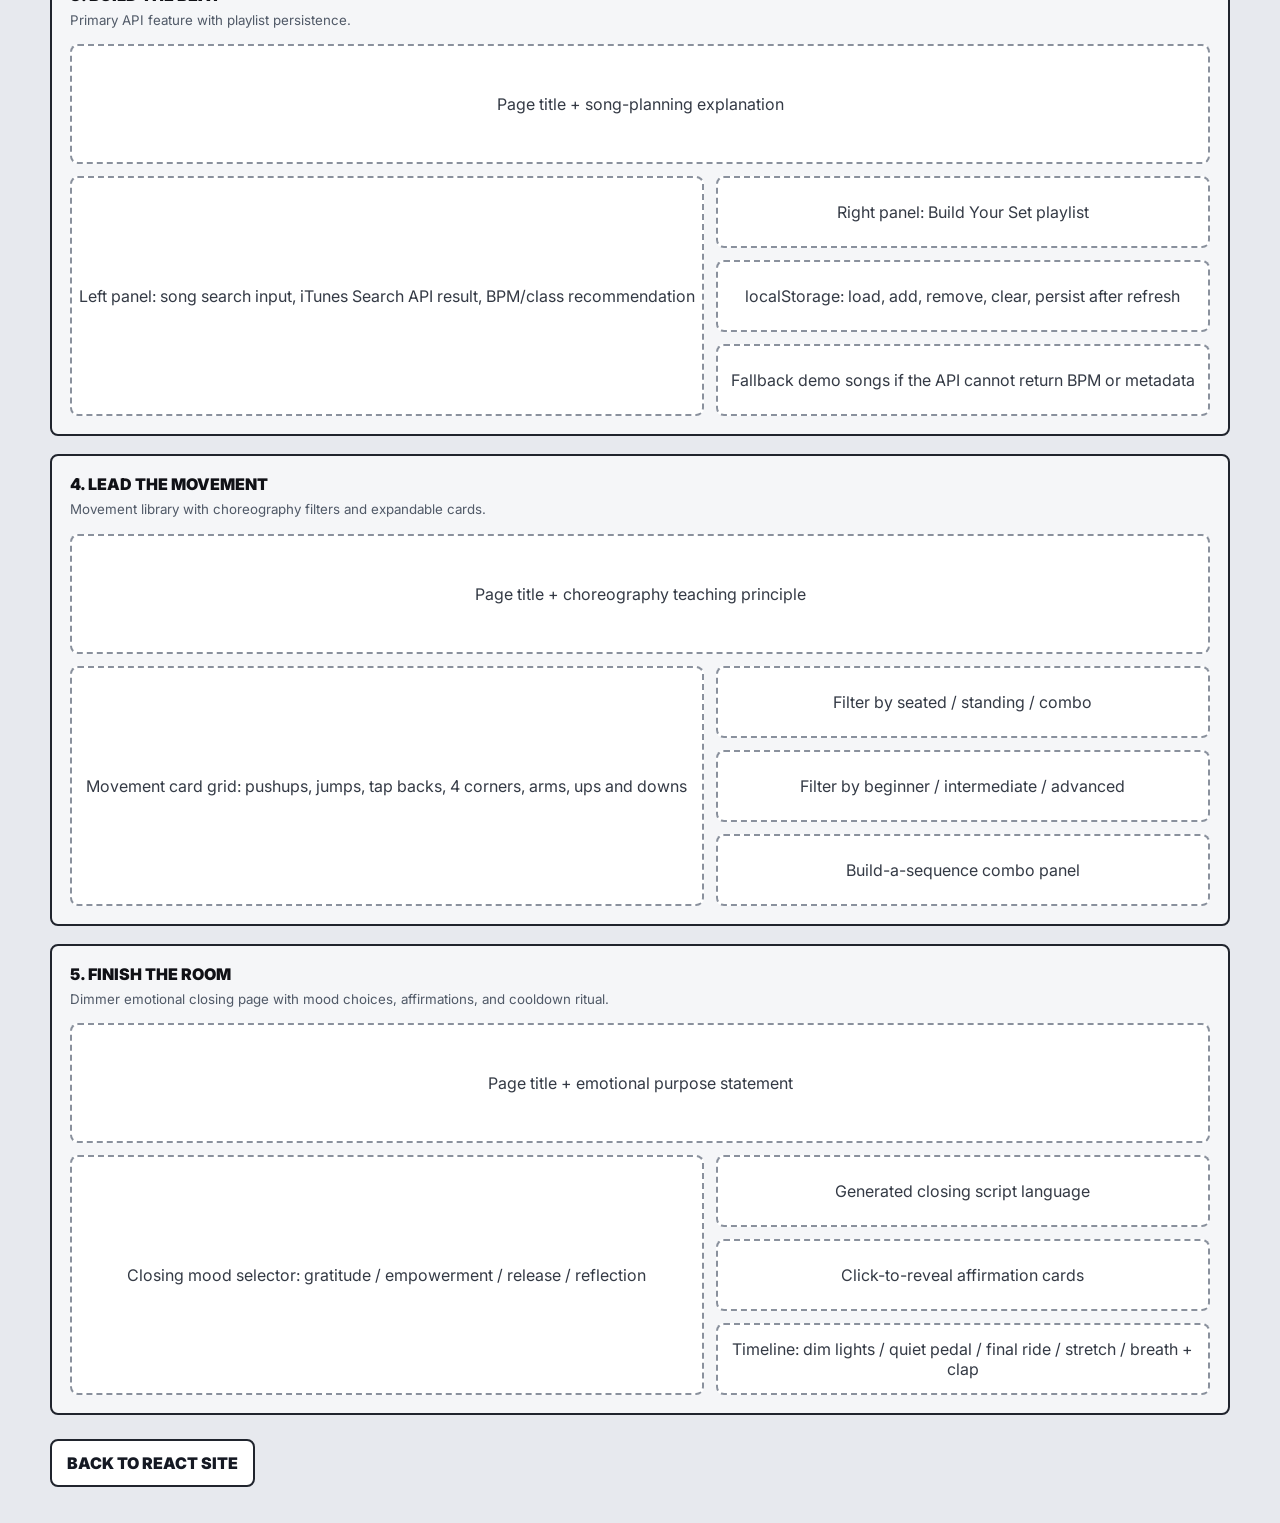
==== commit 244cbfb5: "update1.1" ====
--- a/wireframe.html
+++ b/wireframe.html
@@ -3,7 +3,7 @@
   <head>
     <meta charset="UTF-8" />
     <meta name="viewport" content="width=device-width, initial-scale=1.0" />
-    <title>Start Your Class Wireframe</title>
+    <title>Ride Lab Wireframe</title>
     <link rel="preconnect" href="https://fonts.googleapis.com" />
     <link rel="preconnect" href="https://fonts.gstatic.com" crossorigin />
     <link
@@ -16,7 +16,8 @@
     <main class="wf-shell">
       <section class="wf-title">
         <p class="eyebrow">Project proposal wireframe</p>
-        <h1>Start Your Class</h1>
+        <h1>Ride Lab</h1>
+        <p class="tagline">Built on BPM</p>
         <p>
           A planning document for the dark-room cycling instructor experience. The final build uses
           React components, state, props, event handling, list rendering, an external song API,
@@ -44,7 +45,7 @@
             <span>1. Homepage</span>
             <small>Full-screen cinematic entry with animated bike wheel, LED wall words, CTA, and light streaks.</small>
           </header>
-          <div class="wf-hero-box">Hero: LED words + Start Your Class CTA</div>
+          <div class="wf-hero-box">Hero: LED words + Enter Ride Lab CTA</div>
           <div class="wf-row">
             <div class="wf-box tall">Stylized spin bike centerpiece / moving wheel</div>
             <div class="wf-stack">
--- a/styles.css
+++ b/styles.css
@@ -293,6 +293,19 @@
   line-height: 0.82;
 }
 
+.tagline {
+  width: fit-content;
+  margin: -4px 0 22px;
+  padding: 8px 12px;
+  border: 1px solid rgba(45, 248, 160, 0.35);
+  border-radius: 8px;
+  color: var(--green);
+  font-size: 0.92rem;
+  font-weight: 900;
+  text-transform: uppercase;
+  background: rgba(45, 248, 160, 0.07);
+}
+
 h2 {
   margin-bottom: 18px;
   font-size: clamp(2.5rem, 7vw, 6.6rem);
